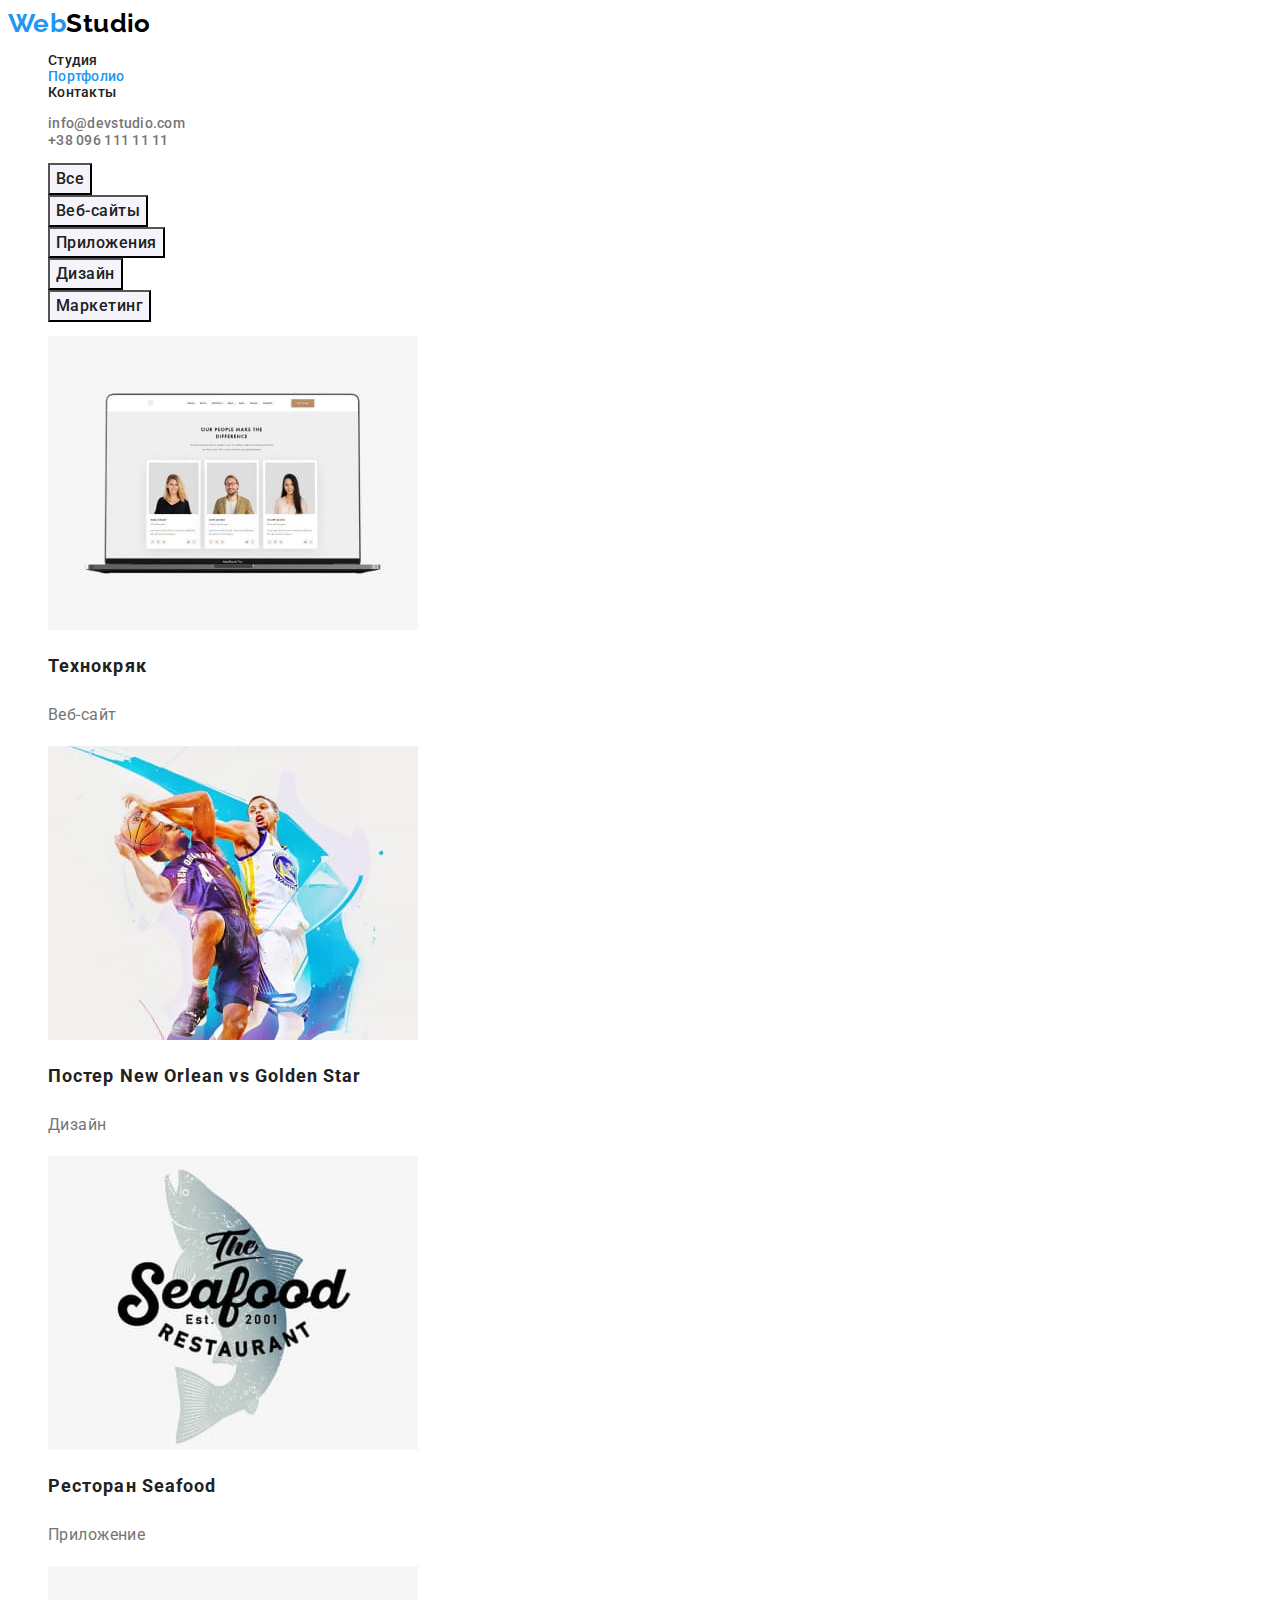
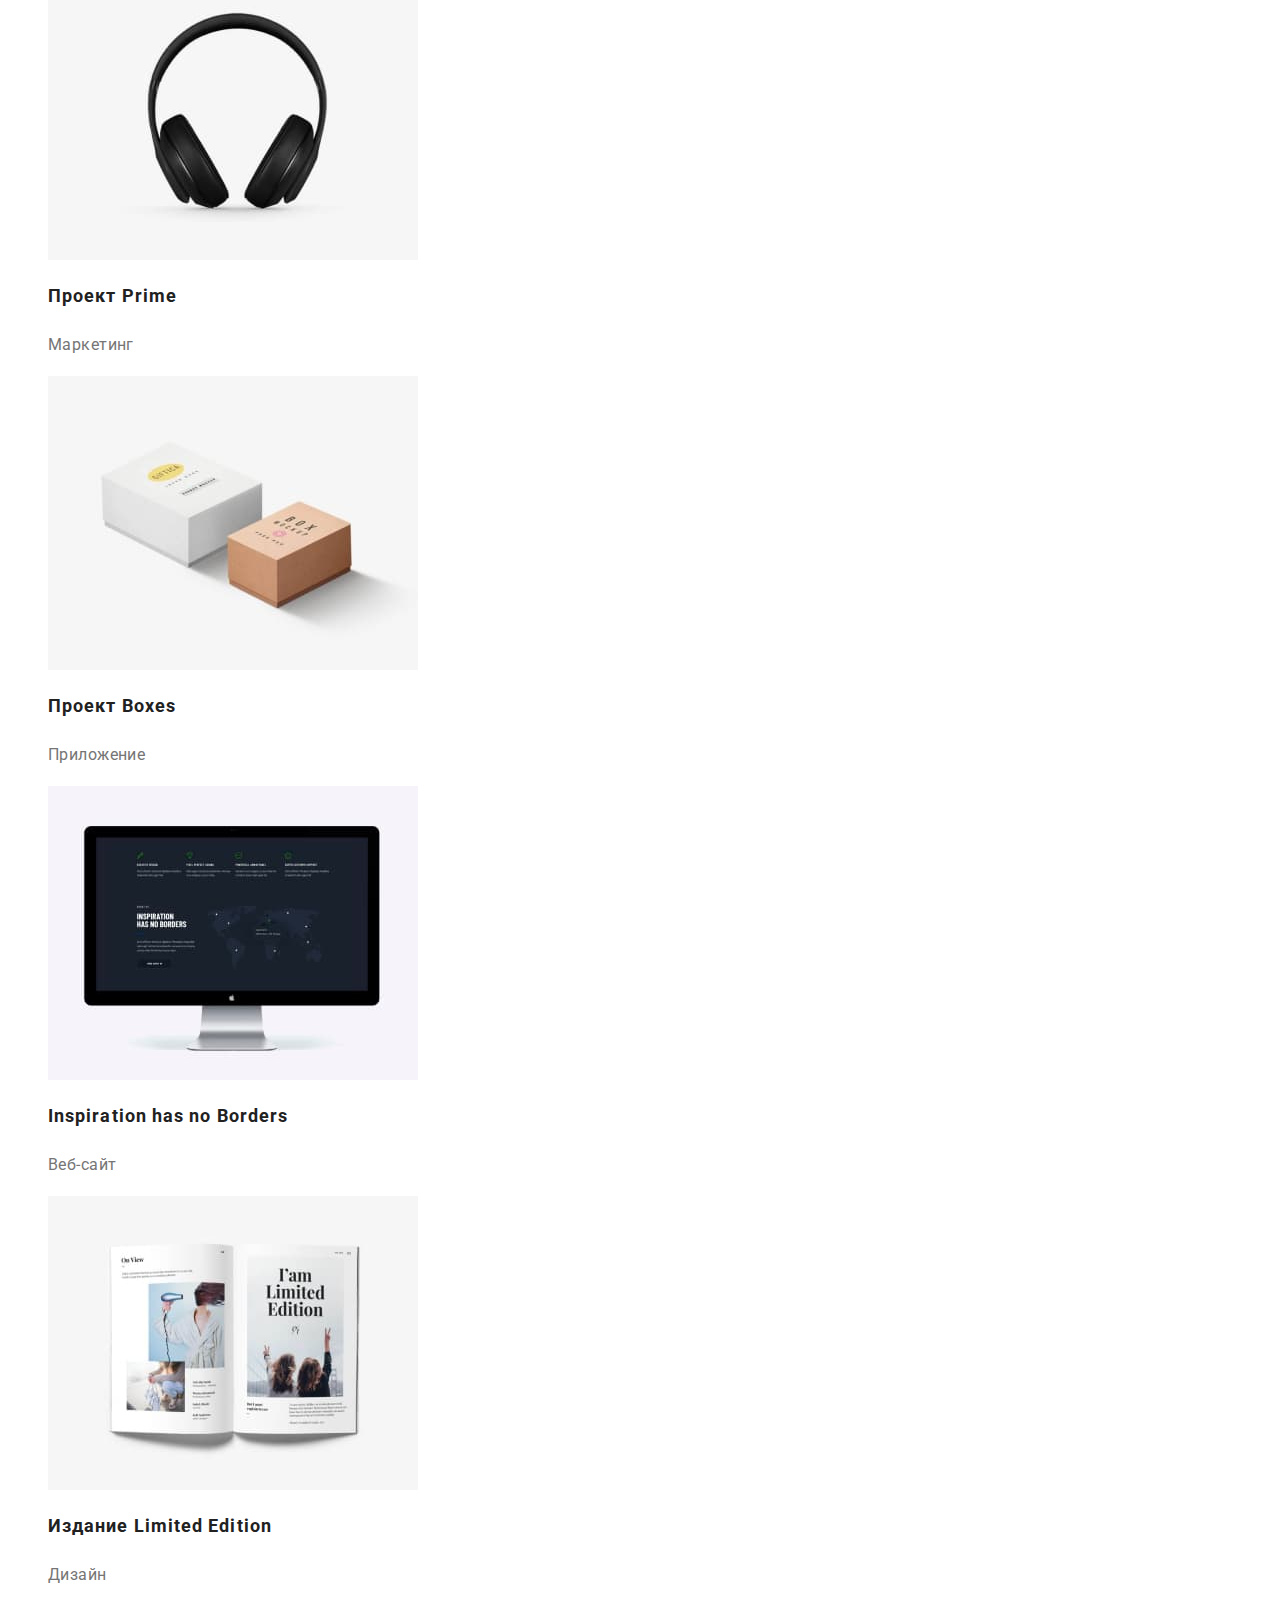
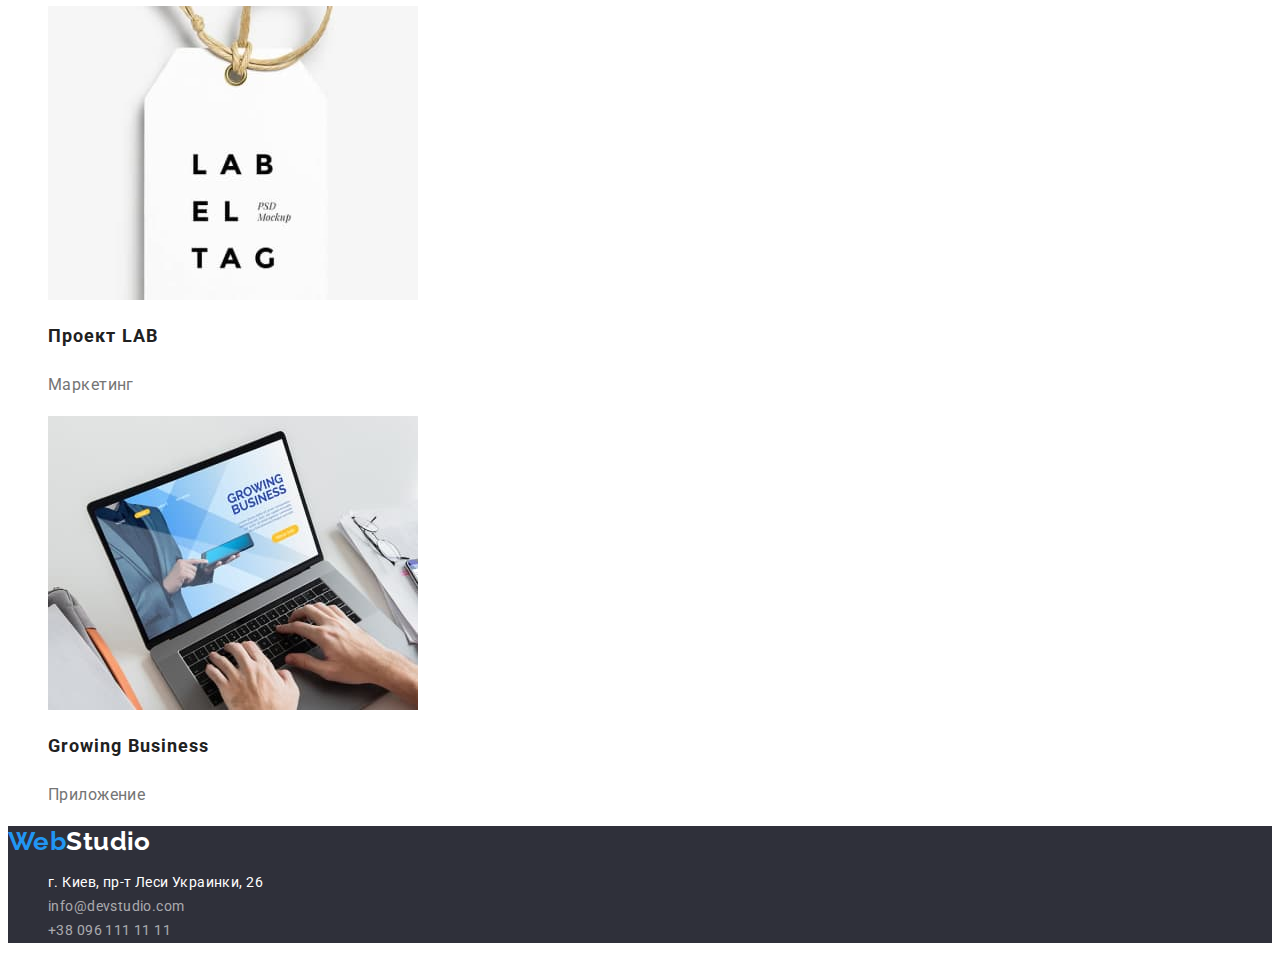
==== portfolio.html @ f5aed312 "Initial commit" ====
<!DOCTYPE html>
<html lang="ru">
<head>
    <meta charset="UTF-8">
    <meta http-equiv="X-UA-Compatible" content="IE=edge">
    <meta name="viewport" content="width=device-width, initial-scale=1.0">
    <title>Портфолио</title>
    <!--Custome fonts-->
    <link rel="preconnect" href="https://fonts.googleapis.com">
    <link rel="preconnect" href="https://fonts.gstatic.com" crossorigin>
    <link href="https://fonts.googleapis.com/css2?family=Raleway:wght@700&family=Roboto:wght@400;500;700;900&display=swap" rel="stylesheet">
    <!--Custome style-->
    <link rel="stylesheet" href="./css/styles.css">
</head>
<body>
    <!-- Cекція Хедер-->
    <header class="header">
        <a class="logo-header" href="./index.html"><span class="logo-accent">Web</span>Studio</a>
        <nav class="header-nav">
            <ul class="header-nav-list list">
                <li><a class="header-nav-item link " href="./index.html">Студия</a></li>
                <li><a class="header-nav-item link current-link" href="./portfolio.html">Портфолио</a></li>
                <li><a class="header-nav-item link" href="./index.html">Контакты</a></li>
            </ul>
        </nav>
    
        <ul class="contact list">
            <li><a class="header-contact-item link" href="mailto:info@devstudio.com">info@devstudio.com</a></li>
            <li><a class="header-contact-item link" href="tel:+380961111111">+38 096 111 11 11</a></li>
        </ul>
    
    </header>


    <main>

        <section>
             <!--Секція Фільтри--> 
             
                 <ul class="filters list">
                     <li><button class="filter-btn" type="button">Все </button></li>
                     <li><button class="filter-btn" type="button">Веб-сайты</button></li>
                     <li><button class="filter-btn" type="button">Приложения</button></li>
                     <li><button class="filter-btn" type="button">Дизайн</button></li>
                     <li><button class="filter-btn" type="button">Маркетинг</button>  </li>
                 </ul>
                
                <!--Секція Портфоліо-->  
        <h1 class="visually-hidden">Портфолио</h1>
        <ul class="portfolio list">
            <li class="portfolio-item">
                <img src="./images/portfolio/img-1.jpg" alt="Веб-сайт на ноутбуке"  width="370" height="294">
                <h2 class="portfolio-item-title">Технокряк</h2>
                <p class="portfolio-item-descr">Веб-сайт</p>
            </li>
            <li class="portfolio-item">
                <img src="./images/portfolio/img-2.jpg" alt="постер с баскетболистами" width="370" height="294">
                <h2 class="portfolio-item-title">Постер New Orlean vs Golden Star</h2>
                <p class="portfolio-item-descr">Дизайн</p>
            </li>
            <li class="portfolio-item">
                <img src="./images/portfolio/img-3.jpg" alt="эмблема ресторана Seafood" width="370" height="294">
                <h2 class="portfolio-item-title">Ресторан Seafood</h2>
                <p class="portfolio-item-descr">Приложение</p>
            </li>
            <li class="portfolio-item">
                <img src="./images/portfolio/img-4.jpg" alt="наушники" width="370" height="294">
                <h2 class="portfolio-item-title">Проект Prime</h2>
                <p class="portfolio-item-descr">Маркетинг</p>
            </li>
            <li class="portfolio-item">
                <img src="./images/portfolio/img-5.jpg" alt="коробки" width="370" height="294">
                <h2 class="portfolio-item-title">Проект Boxes</h2>
                <p class="portfolio-item-descr">Приложение</p>
            </li>
            <li class="portfolio-item">
                <img src="./images/portfolio/img-6.jpg" alt="монитор компьютера" width="370" height="294">
                <h2 class="portfolio-item-title" lang="en">Inspiration has no Borders</h2>
                <p class="portfolio-item-descr">Веб-сайт</p>
            </li>
            <li class="portfolio-item">
                <img src="./images/portfolio/img-7.jpg" alt="брошюра" width="370" height="294">
                <h2 class="portfolio-item-title">Издание Limited Edition</h2>
                <p class="portfolio-item-descr">Дизайн</p>
            </li>
            <li class="portfolio-item">
                <img src="./images/portfolio/img-8.jpg" alt="этикетка" width="370" height="294">
                <h2 class="portfolio-item-title">Проект LAB</h2>
                <p class="portfolio-item-descr">Маркетинг</p>
            </li>
            <li class="portfolio-item">
                <img src="./images/portfolio/img-9.jpg" alt="человек печатает на ноутбуке" width="370" height="294">
                <h2 class="portfolio-item-title" lang="en">Growing Business</h2>
                <p class="portfolio-item-descr">Приложение</p>
            </li>
        </ul>
        
             

       
        </section>

       
        

    </main>

    <footer class="footer">
        <a class="logo-footer" href="./index.html"><span class="logo-accent">Web</span>Studio</a>
    
        <!--Секція Контакти-->
        <address>
            <ul class="footer list">
                <li><a class="address-footer link" href="https://goo.gl/maps/YNEkaUULh8nP7Quw9" target="_blank"
                        rel="noopener nofollow noreferrer">г. Киев, пр-т Леси Украинки, 26</a></li>
                <li><a class="contact-footer link" href="mailto:info@devstudio.com">info@devstudio.com</a></li>
                <li><a class="contact-footer link" href="tel:+380961111111">+38 096 111 11 11</a></li>
            </ul>
    
        </address>
    
    
    </footer>
    
</body>


</html>
---- css/styles.css ----
:root {
    --main-font: "Roboto";
    
    --title-text-color: #212121;
    --primary-text-color:#757575;
    --secondary-text-color:#FFFFFF;
    --accent-text-color:#2196F3;
    --logo-header-color:#000000;
    --hero-background-color:#2F303A;
    --hero-btn-accent-color: #188CE8;
    --team-background-color: #F5F4FA;
    --footer-background-color: #2F303A;


}

body {
   font-family: var(--main-font), sans-serif;
   font-weight: 400;
   font-size: 14px;
   letter-spacing: 0.03em;

   background-color: var(--secondary-text-color);

   color: var(--primary-text-color);
}

/* Cкидання стилів за замовчуванням*/
.link {
    text-decoration: none;
}

.list {
    list-style: none;
}

/* Секція Хедер */

.logo-header{
    font-family: "Raleway";
    font-style: normal;
    font-weight: 700;
    font-size: 26px;
    line-height: 1.19;
    color: var(--logo-header-color);
    text-decoration: none;
}

.logo-accent {
    color: var(--accent-text-color);
}


.header-nav-list {  
    font-weight: 500;
    line-height: 1.14;
    letter-spacing: 0.02em;
    
}

.header-nav-item{
color: var(--title-text-color);
}

.header-nav-list :hover,
.header-nav-list :focus {
    color: var(--accent-text-color);
}

.current-link {
    color: var(--accent-text-color);
}

.header-contact-item {
    color: var(--primary-text-color);
    font-weight: 500;
    line-height: 1.14;
    letter-spacing: 0.02em;
}

.header-contact-item:hover,
.header-contact-item:focus {
    color: var(--accent-text-color);
}

/* Секція Hero */

.hero {
    background-color: var(--hero-background-color);
}

.hero-title {
    font-weight: 900;
    font-size: 44px;
    line-height: 1.36;
    text-align: center;
    letter-spacing: 0.06em;
    text-transform: uppercase;
    color: var(--secondary-text-color);
}

.hero-btn {
    background: var(--accent-text-color);
    box-shadow: 0px 4px 4px rgba(0, 0, 0, 0.15);
    border-radius: 4px;
    font-family: inherit;
    font-weight: 700;
    font-size: 16px;
    line-height: 1.88;
    display: flex;
    align-items: center;
    text-align: center;
    letter-spacing: 0.06em;
    cursor: pointer;
    color: var(--secondary-text-color);
}

.hero-btn:hover,
.hero-btn:focus{
    background-color: var(--hero-btn-accent-color);
}

/* Секція особливості */

.visually-hidden {
    position: absolute;
    width: 1px;
    height: 1px;
    margin: -1px;
    border: 0;
    padding: 0;
    
    white-space: nowrap;
    clip-path: inset(100%);
    clip: rect(0 0 0 0);
    overflow: hidden;
  }

.features-title {
    font-size: 14px;
    font-weight: 700;
    line-height: 1.14;
    text-transform: uppercase;
    color: var(--title-text-color);
}

.features-descr {
    line-height: 1.71;
    color: var(--primary-text-color);
}

/* Секція чим ми займаємося */

.about-title {
    font-weight: 700;
    font-size: 36px;
    line-height: 1.16               ;
    text-align: center;

    color: var(--title-text-color);
}

/* Секція Наша команда */
.team-title{
    font-weight: 700;
    font-size: 36px;
    line-height: 1.17;
    text-align: center;


    color: var(--title-text-color);
}

.team {
    background-color: var(--team-background-color);
}

.team-member {
    background-color: var(--secondary-text-color);
}

.team-member-title {
    font-weight: 500;
    font-size: 16px;
    line-height: 1.19;
    
    color: var(--title-text-color);
}

.team-member-position {
    font-size: 16px;
    line-height: 1.19;
    
    color: var(--primary-text-color);
}

/* Секція footer */
.footer {
    background-color: var(--footer-background-color);
}

.logo-footer {
    font-family: "Raleway";
    font-style: normal;
    font-weight: 700;
    font-size: 26px;
    line-height: 1.19;
    color: var(--secondary-text-color);
    text-decoration: none;
}

/* Секція Контакти */
address {
    font-style: normal;
}

.address-footer{
    color: var(--secondary-text-color);
    line-height: 1.71;
}

.address-footer:hover,
.address-footer:focus{
    color: var(--accent-text-color);  
}

.contact-footer {
    line-height: 1.71;
    
    color: rgba(255, 255, 255, 0.6);
}    

.contact-footer:hover,
.contact-footer:focus {
 color: var(--accent-text-color);
}

/* Секція Фільтри */
.filter-btn {
    font-family: inherit;
    font-style: inherit;
    font-weight: 500;
    font-size: 16px;
    line-height: 1.62;
    letter-spacing: 0.03em;
    cursor: pointer;
    background-color: var(--team-background-color);

    color: var(--title-text-color);
}

.filter-btn:hover,
.filter-btn:focus,
.filter-btn:active {
    background-color: var(--accent-text-color);
    box-shadow: 0px 3px 1px rgba(0, 0, 0, 0.1), 0px 1px 2px rgba(0, 0, 0, 0.08), 0px 2px 2px rgba(0, 0, 0, 0.12);

    color: var(--secondary-text-color);
}

/* Секція Портфоліо */
.portfolio-item-title {
    font-weight: 700;
    font-size: 18px;
    line-height: 2;
    letter-spacing: 0.06em;
    
    color: var(--title-text-color);
}

.portfolio-item-descr {
    font-size: 16px;
    line-height: 1.88;
    
}
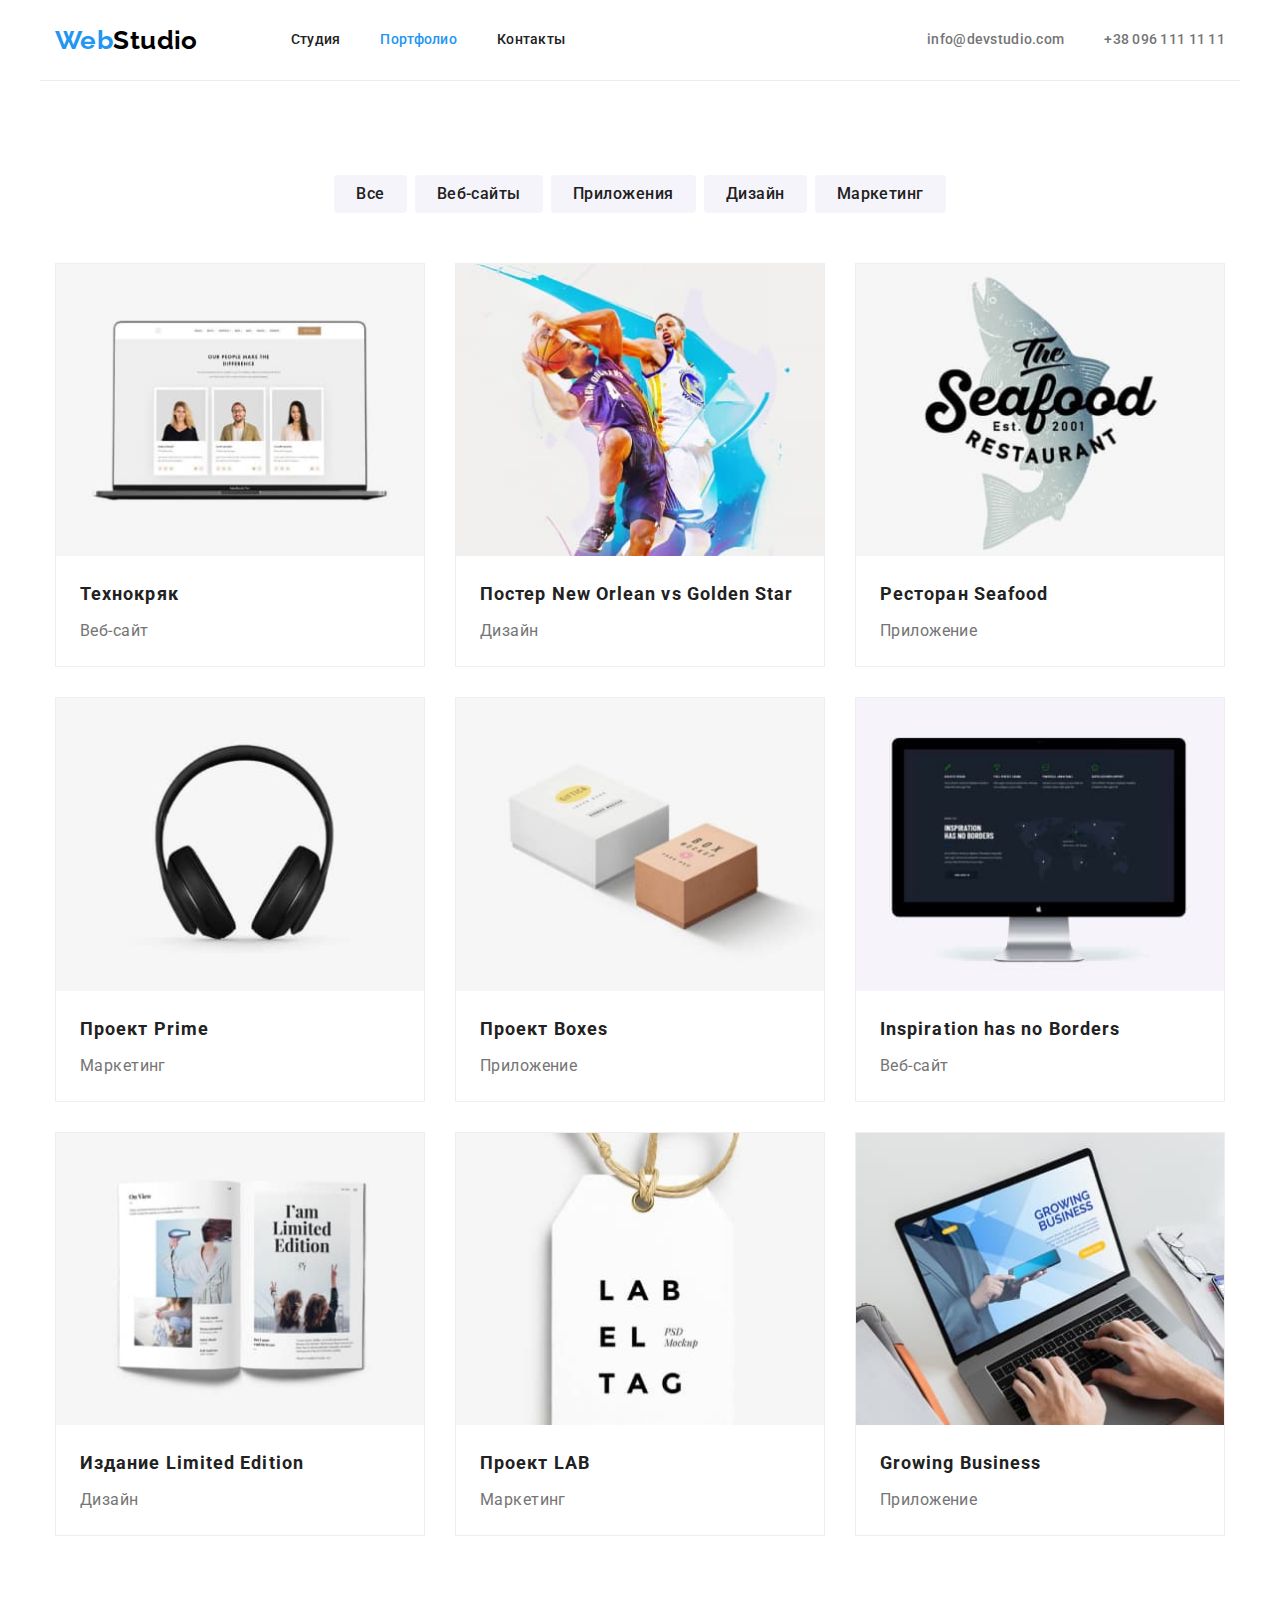
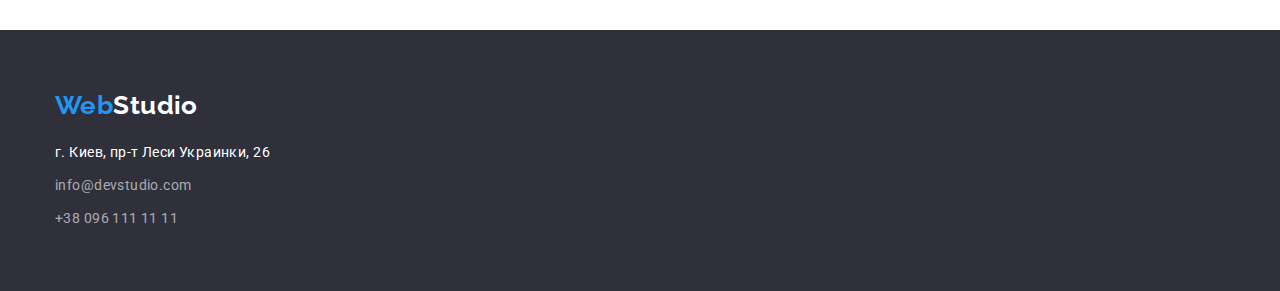
==== commit 1fe6acb7: "Add position to elements" ====
--- a/portfolio.html
+++ b/portfolio.html
@@ -9,91 +9,99 @@
     <link rel="preconnect" href="https://fonts.googleapis.com">
     <link rel="preconnect" href="https://fonts.gstatic.com" crossorigin>
     <link href="https://fonts.googleapis.com/css2?family=Raleway:wght@700&family=Roboto:wght@400;500;700;900&display=swap" rel="stylesheet">
+
+    <link rel="stylesheet" href="https://cdn.jsdelivr.net/npm/modern-normalize@1.1.0/modern-normalize.min.css" />
     <!--Custome style-->
     <link rel="stylesheet" href="./css/styles.css">
+    
 </head>
 <body>
     <!-- Cекція Хедер-->
     <header class="header">
-        <a class="logo-header" href="./index.html"><span class="logo-accent">Web</span>Studio</a>
-        <nav class="header-nav">
-            <ul class="header-nav-list list">
-                <li><a class="header-nav-item link " href="./index.html">Студия</a></li>
-                <li><a class="header-nav-item link current-link" href="./portfolio.html">Портфолио</a></li>
-                <li><a class="header-nav-item link" href="./index.html">Контакты</a></li>
+        <div class="container header-container">
+
+            <a class="logo-header" href="./index.html"><span class="logo-accent">Web</span>Studio</a>
+            <nav class="header-nav">
+                <ul class="header-nav-list list ">
+                    <li class="item"><a class="header-nav-item link " href="./index.html">Студия</a></li>
+                    <li class="item"><a class="header-nav-item link current-link" href="./portfolio.html">Портфолио</a></li>
+                    <li class="item"><a class="header-nav-item link" href="./index.html">Контакты</a></li>
+                </ul>
+            </nav> 
+        
+            <ul class="header-contact-list list">
+                <li class="item"><a class="header-contact-item link" href="mailto:info@devstudio.com">info@devstudio.com</a></li>
+                <li class="item"><a class="header-contact-item link" href="tel:+380961111111">+38 096 111 11 11</a></li>
             </ul>
-        </nav>
-    
-        <ul class="contact list">
-            <li><a class="header-contact-item link" href="mailto:info@devstudio.com">info@devstudio.com</a></li>
-            <li><a class="header-contact-item link" href="tel:+380961111111">+38 096 111 11 11</a></li>
-        </ul>
+        </div>
     
     </header>
 
 
     <main>
 
-        <section>
-             <!--Секція Фільтри--> 
-             
-                 <ul class="filters list">
-                     <li><button class="filter-btn" type="button">Все </button></li>
-                     <li><button class="filter-btn" type="button">Веб-сайты</button></li>
-                     <li><button class="filter-btn" type="button">Приложения</button></li>
-                     <li><button class="filter-btn" type="button">Дизайн</button></li>
-                     <li><button class="filter-btn" type="button">Маркетинг</button>  </li>
-                 </ul>
+        <section class="portfolio-section">
+            <div class="container">
+                <!--Секція Фільтри--> 
                 
-                <!--Секція Портфоліо-->  
-        <h1 class="visually-hidden">Портфолио</h1>
-        <ul class="portfolio list">
-            <li class="portfolio-item">
-                <img src="./images/portfolio/img-1.jpg" alt="Веб-сайт на ноутбуке"  width="370" height="294">
-                <h2 class="portfolio-item-title">Технокряк</h2>
-                <p class="portfolio-item-descr">Веб-сайт</p>
-            </li>
-            <li class="portfolio-item">
-                <img src="./images/portfolio/img-2.jpg" alt="постер с баскетболистами" width="370" height="294">
-                <h2 class="portfolio-item-title">Постер New Orlean vs Golden Star</h2>
-                <p class="portfolio-item-descr">Дизайн</p>
-            </li>
-            <li class="portfolio-item">
-                <img src="./images/portfolio/img-3.jpg" alt="эмблема ресторана Seafood" width="370" height="294">
-                <h2 class="portfolio-item-title">Ресторан Seafood</h2>
-                <p class="portfolio-item-descr">Приложение</p>
-            </li>
-            <li class="portfolio-item">
-                <img src="./images/portfolio/img-4.jpg" alt="наушники" width="370" height="294">
-                <h2 class="portfolio-item-title">Проект Prime</h2>
-                <p class="portfolio-item-descr">Маркетинг</p>
-            </li>
-            <li class="portfolio-item">
-                <img src="./images/portfolio/img-5.jpg" alt="коробки" width="370" height="294">
-                <h2 class="portfolio-item-title">Проект Boxes</h2>
-                <p class="portfolio-item-descr">Приложение</p>
-            </li>
-            <li class="portfolio-item">
-                <img src="./images/portfolio/img-6.jpg" alt="монитор компьютера" width="370" height="294">
-                <h2 class="portfolio-item-title" lang="en">Inspiration has no Borders</h2>
-                <p class="portfolio-item-descr">Веб-сайт</p>
-            </li>
-            <li class="portfolio-item">
-                <img src="./images/portfolio/img-7.jpg" alt="брошюра" width="370" height="294">
-                <h2 class="portfolio-item-title">Издание Limited Edition</h2>
-                <p class="portfolio-item-descr">Дизайн</p>
-            </li>
-            <li class="portfolio-item">
-                <img src="./images/portfolio/img-8.jpg" alt="этикетка" width="370" height="294">
-                <h2 class="portfolio-item-title">Проект LAB</h2>
-                <p class="portfolio-item-descr">Маркетинг</p>
-            </li>
-            <li class="portfolio-item">
-                <img src="./images/portfolio/img-9.jpg" alt="человек печатает на ноутбуке" width="370" height="294">
-                <h2 class="portfolio-item-title" lang="en">Growing Business</h2>
-                <p class="portfolio-item-descr">Приложение</p>
-            </li>
-        </ul>
+                    <ul class="filters list">
+                        <li class="filter-item"><button class="filter-btn" type="button">Все </button></li>
+                        <li class="filter-item"><button class="filter-btn" type="button">Веб-сайты</button></li>
+                        <li class="filter-item"><button class="filter-btn" type="button">Приложения</button></li>
+                        <li class="filter-item"><button class="filter-btn" type="button">Дизайн</button></li>
+                        <li class="filter-item"><button class="filter-btn" type="button">Маркетинг</button>  </li>
+                    </ul>
+                        
+                     <!--Секція Портфоліо-->  
+                <h1 class="visually-hidden">Портфолио</h1>
+                <ul class="portfolio-flex list">
+                    <li class="portfolio-item">
+                        <img src="./images/portfolio/img-1.jpg" alt="Веб-сайт на ноутбуке"  width="370" height="294">
+                        <h2 class="portfolio-item-title">Технокряк</h2>
+                        <p class="portfolio-item-descr">Веб-сайт</p>
+                    </li>
+                    <li class="portfolio-item">
+                        <img src="./images/portfolio/img-2.jpg" alt="постер с баскетболистами" width="370" height="294">
+                        <h2 class="portfolio-item-title">Постер New Orlean vs Golden Star</h2>
+                        <p class="portfolio-item-descr">Дизайн</p>
+                    </li>
+                    <li class="portfolio-item">
+                        <img src="./images/portfolio/img-3.jpg" alt="эмблема ресторана Seafood" width="370" height="294">
+                        <h2 class="portfolio-item-title">Ресторан Seafood</h2>
+                        <p class="portfolio-item-descr">Приложение</p>
+                    </li>
+                    <li class="portfolio-item">
+                        <img src="./images/portfolio/img-4.jpg" alt="наушники" width="370" height="294">
+                        <h2 class="portfolio-item-title">Проект Prime</h2>
+                        <p class="portfolio-item-descr">Маркетинг</p>
+                    </li>
+                    <li class="portfolio-item">
+                        <img src="./images/portfolio/img-5.jpg" alt="коробки" width="370" height="294">
+                        <h2 class="portfolio-item-title">Проект Boxes</h2>
+                        <p class="portfolio-item-descr">Приложение</p>
+                    </li>
+                    <li class="portfolio-item">
+                        <img src="./images/portfolio/img-6.jpg" alt="монитор компьютера" width="370" height="294">
+                        <h2 class="portfolio-item-title" lang="en">Inspiration has no Borders</h2>
+                        <p class="portfolio-item-descr">Веб-сайт</p>
+                    </li>
+                    <li class="portfolio-item">
+                        <img src="./images/portfolio/img-7.jpg" alt="брошюра" width="370" height="294">
+                        <h2 class="portfolio-item-title">Издание Limited Edition</h2>
+                        <p class="portfolio-item-descr">Дизайн</p>
+                    </li>
+                    <li class="portfolio-item">
+                        <img src="./images/portfolio/img-8.jpg" alt="этикетка" width="370" height="294">
+                        <h2 class="portfolio-item-title">Проект LAB</h2>
+                        <p class="portfolio-item-descr">Маркетинг</p>
+                    </li>
+                    <li class="portfolio-item">
+                        <img src="./images/portfolio/img-9.jpg" alt="человек печатает на ноутбуке" width="370" height="294">
+                        <h2 class="portfolio-item-title" lang="en">Growing Business</h2>
+                        <p class="portfolio-item-descr">Приложение</p>
+                    </li>
+                </ul>
+            </div>
         
              
 
@@ -106,18 +114,20 @@
     </main>
 
     <footer class="footer">
-        <a class="logo-footer" href="./index.html"><span class="logo-accent">Web</span>Studio</a>
-    
-        <!--Секція Контакти-->
-        <address>
-            <ul class="footer list">
-                <li><a class="address-footer link" href="https://goo.gl/maps/YNEkaUULh8nP7Quw9" target="_blank"
-                        rel="noopener nofollow noreferrer">г. Киев, пр-т Леси Украинки, 26</a></li>
-                <li><a class="contact-footer link" href="mailto:info@devstudio.com">info@devstudio.com</a></li>
-                <li><a class="contact-footer link" href="tel:+380961111111">+38 096 111 11 11</a></li>
-            </ul>
-    
-        </address>
+        <div class="container">     
+            <a class="logo-footer" href="./index.html"><span class="logo-accent">Web</span>Studio</a>
+            
+            <!--Секція Контакти-->
+            <address>
+                <ul class="footer-list list">
+                    <li class="footer-item"><a class="address-footer link" href= "https://goo.gl/maps/YNEkaUULh8nP7Quw9" target="_blank" rel="noopener nofollow noreferrer">г. Киев, пр-т Леси Украинки, 26</a></li> 
+                    <li class="footer-item"><a class="contact-footer link" href="mailto:info@devstudio.com">info@devstudio.com</a></li>
+                    <li class="footer-item"><a class="contact-footer link" href="tel:+380961111111">+38 096 111 11 11</a></li>
+                </ul>
+                
+            </address>
+            
+       </div>
     
     
     </footer>
--- a/css/styles.css
+++ b/css/styles.css
@@ -11,8 +11,8 @@
     --team-background-color: #F5F4FA;
     --footer-background-color: #2F303A;
 
-
-}
+}
+
 
 body {
    font-family: var(--main-font), sans-serif;
@@ -25,6 +25,39 @@
    color: var(--primary-text-color);
 }
 
+/* reset */
+h1,
+h2,
+h3,
+p {
+margin: 0;
+}
+
+button{
+    padding: 0;
+    margin: 0;
+    border-width: 0;
+}
+
+
+img {
+    display: block;
+    max-width: 100%;
+    height: auto;
+}
+
+.container{
+    width: 1200px;
+    padding-left: 15px;
+    padding-right: 15px;
+    margin-left: auto;
+    margin-right: auto;
+ 
+
+    /* outline: 1px solid red; */
+    
+}
+
 /* Cкидання стилів за замовчуванням*/
 .link {
     text-decoration: none;
@@ -32,11 +65,24 @@
 
 .list {
     list-style: none;
+    margin: 0;
+    padding: 0;
 }
 
 /* Секція Хедер */
 
+.header-container{
+    display: flex;
+    align-items: center;
+    border-bottom: 1px solid #ECECEC;
+
+    /* background-color: yellowgreen; */
+
+} 
+
 .logo-header{
+    margin-right: 93px;
+
     font-family: "Raleway";
     font-style: normal;
     font-weight: 700;
@@ -44,34 +90,74 @@
     line-height: 1.19;
     color: var(--logo-header-color);
     text-decoration: none;
+    
 }
 
 .logo-accent {
     color: var(--accent-text-color);
 }
 
+/* .header-nav-list>li:not(:first-child) {
+    margin-left: 40px; 
+} */
 
 .header-nav-list {  
+    display: flex; 
+
     font-weight: 500;
     line-height: 1.14;
     letter-spacing: 0.02em;
-    
-}
-
+     
+
+    /* background-color: teal; */
+    
+}
+
+.header-nav-list .item +.item{
+    margin-left: 40px; 
+}
+   
 .header-nav-item{
-color: var(--title-text-color);
-}
+    display: block;
+    padding-top: 32px;
+    padding-bottom: 32px;
+    
+    color: var(--title-text-color);
+}
+
 
 .header-nav-list :hover,
 .header-nav-list :focus {
     color: var(--accent-text-color);
 }
 
+
 .current-link {
     color: var(--accent-text-color);
 }
 
+.header-contact-list .item +.item{
+    margin-left: 40px; 
+}
+
+/* .header-contact-list>li:not(:first-child) {
+    margin-left: 40px; 
+} */
+
+
+.header-contact-list{
+    display: flex; 
+    margin-left: auto;
+    /* background-color: yellow; */
+}
+
+
+
 .header-contact-item {
+    display: block;
+    padding-top: 32px;
+    padding-bottom: 32px;
+
     color: var(--primary-text-color);
     font-weight: 500;
     line-height: 1.14;
@@ -86,30 +172,45 @@
 /* Секція Hero */
 
 .hero {
+    display: block;
+    height: 600px;
+    padding-top: 200px;
+    padding-bottom: 200px;
+    text-align: center;
     background-color: var(--hero-background-color);
 }
 
+
 .hero-title {
+    display: block;
+   
+    width: 696px;
+    height: 120px;
+    margin-left: auto;
+    margin-right: auto;
+
+    margin-bottom: 30px;
+
     font-weight: 900;
     font-size: 44px;
     line-height: 1.36;
-    text-align: center;
     letter-spacing: 0.06em;
     text-transform: uppercase;
     color: var(--secondary-text-color);
+    
 }
 
 .hero-btn {
     background: var(--accent-text-color);
     box-shadow: 0px 4px 4px rgba(0, 0, 0, 0.15);
     border-radius: 4px;
+    padding: 10px 32px;
     font-family: inherit;
     font-weight: 700;
     font-size: 16px;
     line-height: 1.88;
-    display: flex;
-    align-items: center;
-    text-align: center;
+   
+
     letter-spacing: 0.06em;
     cursor: pointer;
     color: var(--secondary-text-color);
@@ -136,12 +237,32 @@
     overflow: hidden;
   }
 
+  .features-container{
+    padding-top: 94px;
+    padding-bottom: 94px;
+  }
+
+  .features-list{
+    display: flex;
+  }
+
+  .features-list .item +.item{
+    margin-left: 30px; 
+    
+}
+
+.features-list >.item{
+    width: 270px;
+ 
+}
+  
 .features-title {
     font-size: 14px;
     font-weight: 700;
     line-height: 1.14;
     text-transform: uppercase;
     color: var(--title-text-color);
+    margin-bottom: 10px;
 }
 
 .features-descr {
@@ -150,8 +271,11 @@
 }
 
 /* Секція чим ми займаємося */
-
+.about{
+    padding-bottom: 94px;
+}
 .about-title {
+    margin-bottom: 50px;
     font-weight: 700;
     font-size: 36px;
     line-height: 1.16               ;
@@ -160,26 +284,52 @@
     color: var(--title-text-color);
 }
 
+.about-list {
+    display: flex;
+}
+
+.about-item +.about-item {
+    margin-left: 30px;
+}
+
+
 /* Секція Наша команда */
+.team {
+    height: 648px;
+    padding-top: 94px;
+    padding-bottom: 94px;
+    background-color: var(--team-background-color);
+}
 .team-title{
+    margin-bottom: 50px;
     font-weight: 700;
     font-size: 36px;
     line-height: 1.17;
     text-align: center;
 
-
-    color: var(--title-text-color);
-}
-
-.team {
-    background-color: var(--team-background-color);
+    color: var(--title-text-color);
+}
+
+.team-list{
+    display: flex;
+    justify-content: center;
 }
 
 .team-member {
+    box-shadow: 0px 1px 3px rgba(0, 0, 0, 0.12), 0px 1px 1px rgba(0, 0, 0, 0.14), 0px 2px 1px rgba(0, 0, 0, 0.2);
+    border-radius: 0px 0px 4px 4px;
     background-color: var(--secondary-text-color);
 }
 
+.team-member +.team-member{
+    margin-left: 30px;
+}
+
 .team-member-title {
+    margin-top: 30px;
+    margin-bottom: 10px;
+    text-align: center;
+
     font-weight: 500;
     font-size: 16px;
     line-height: 1.19;
@@ -188,6 +338,8 @@
 }
 
 .team-member-position {
+    margin-bottom: 30px;
+    text-align: center;
     font-size: 16px;
     line-height: 1.19;
     
@@ -196,10 +348,22 @@
 
 /* Секція footer */
 .footer {
+    padding-top: 60px;
+    padding-bottom: 60px;
     background-color: var(--footer-background-color);
 }
 
+
+/* .footer-container{
+    display: block;
+   
+} */
+
 .logo-footer {
+    display: block;
+    margin-bottom: 20px;
+    
+
     font-family: "Raleway";
     font-style: normal;
     font-weight: 700;
@@ -211,6 +375,7 @@
 
 /* Секція Контакти */
 address {
+ 
     font-style: normal;
 }
 
@@ -235,7 +400,30 @@
  color: var(--accent-text-color);
 }
 
+.footer-item +.footer-item{
+    margin-top: 9px;
+}
+
 /* Секція Фільтри */
+
+.portfolio-section{
+    padding-top: 94px;
+    padding-bottom: 94px;
+}
+
+.filters {
+    display: flex;
+    justify-content: center;
+    height: 54px;
+    /* margin-right: auto; */
+    margin-bottom: 34px;
+    /* margin-left: auto; */
+}
+
+.filter-item +.filter-item {
+    margin-left: 8px;
+}
+
 .filter-btn {
     font-family: inherit;
     font-style: inherit;
@@ -245,8 +433,11 @@
     letter-spacing: 0.03em;
     cursor: pointer;
     background-color: var(--team-background-color);
-
-    color: var(--title-text-color);
+  
+    color: var(--title-text-color);
+    text-align: center;
+    border-radius: 4px;
+    padding: 6px 22px;
 }
 
 .filter-btn:hover,
@@ -259,7 +450,35 @@
 }
 
 /* Секція Портфоліо */
+.portfolio-flex {
+    display: flex;
+    flex-wrap: wrap;
+   
+}
+
+.portfolio-item{
+    width: 370px;
+    margin-right: 30px;
+    margin-bottom: 30px;
+    border: 1px solid #EEEEEE;
+}
+
+.portfolio-item:nth-child(3n){
+    margin-right: 0;
+   
+}
+
+.portfolio-item:nth-last-child(-n + 3) {
+    margin-bottom: 0;
+    /* background-color: orange; */
+  }
 .portfolio-item-title {
+    margin-top: 20px;
+    margin-right: 24px;
+    margin-bottom: 4px;
+    margin-left: 24px;margin-left: 24px;
+    
+
     font-weight: 700;
     font-size: 18px;
     line-height: 2;
@@ -269,6 +488,10 @@
 }
 
 .portfolio-item-descr {
+    margin-right: 24px;
+    margin-bottom: 20px;
+    margin-left: 24px;
+
     font-size: 16px;
     line-height: 1.88;
     
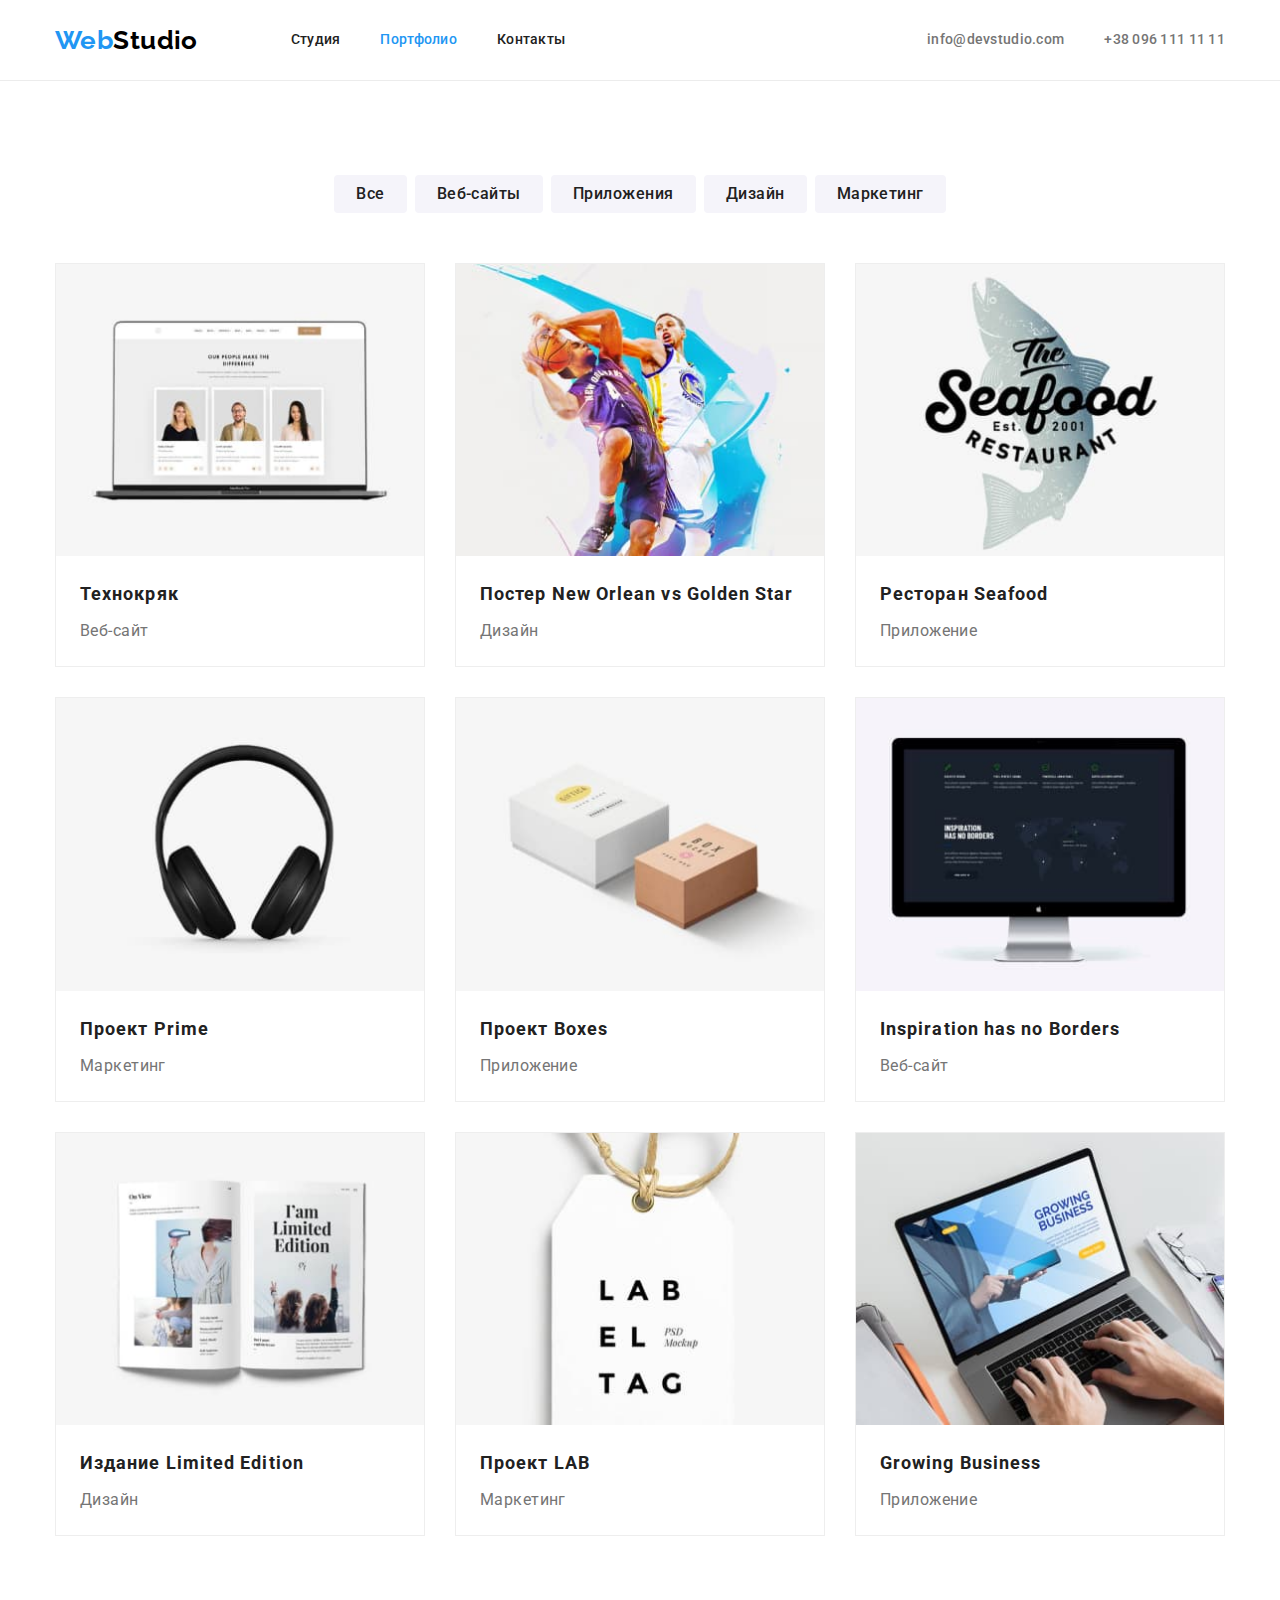
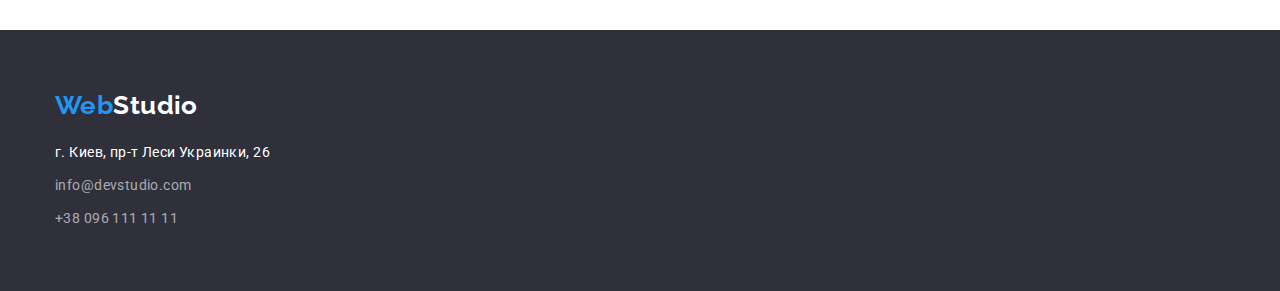
==== commit fc38c790: "Add changes" ====
--- a/portfolio.html
+++ b/portfolio.html
@@ -57,48 +57,66 @@
                 <ul class="portfolio-flex list">
                     <li class="portfolio-item">
                         <img src="./images/portfolio/img-1.jpg" alt="Веб-сайт на ноутбуке"  width="370" height="294">
-                        <h2 class="portfolio-item-title">Технокряк</h2>
-                        <p class="portfolio-item-descr">Веб-сайт</p>
+                        <div class="portfolio-card">
+                            <h2 class="portfolio-item-title">Технокряк</h2>
+                            <p class="portfolio-item-descr">Веб-сайт</p>
+                        </div>
                     </li>
                     <li class="portfolio-item">
                         <img src="./images/portfolio/img-2.jpg" alt="постер с баскетболистами" width="370" height="294">
-                        <h2 class="portfolio-item-title">Постер New Orlean vs Golden Star</h2>
-                        <p class="portfolio-item-descr">Дизайн</p>
+                        <div class="portfolio-card">
+                            <h2 class="portfolio-item-title">Постер New Orlean vs Golden Star</h2>
+                            <p class="portfolio-item-descr">Дизайн</p>
+                        </div>
                     </li>
                     <li class="portfolio-item">
                         <img src="./images/portfolio/img-3.jpg" alt="эмблема ресторана Seafood" width="370" height="294">
-                        <h2 class="portfolio-item-title">Ресторан Seafood</h2>
-                        <p class="portfolio-item-descr">Приложение</p>
+                        <div class="portfolio-card">
+                            <h2 class="portfolio-item-title">Ресторан Seafood</h2>
+                            <p class="portfolio-item-descr">Приложение</p>
+                        </div>
                     </li>
                     <li class="portfolio-item">
                         <img src="./images/portfolio/img-4.jpg" alt="наушники" width="370" height="294">
-                        <h2 class="portfolio-item-title">Проект Prime</h2>
-                        <p class="portfolio-item-descr">Маркетинг</p>
+                        <div class="portfolio-card">
+                            <h2 class="portfolio-item-title">Проект Prime</h2>
+                            <p class="portfolio-item-descr">Маркетинг</p>
+                        </div>
                     </li>
                     <li class="portfolio-item">
                         <img src="./images/portfolio/img-5.jpg" alt="коробки" width="370" height="294">
-                        <h2 class="portfolio-item-title">Проект Boxes</h2>
-                        <p class="portfolio-item-descr">Приложение</p>
+                        <div class="portfolio-card">
+                            <h2 class="portfolio-item-title">Проект Boxes</h2>
+                            <p class="portfolio-item-descr">Приложение</p>
+                        </div>
                     </li>
                     <li class="portfolio-item">
                         <img src="./images/portfolio/img-6.jpg" alt="монитор компьютера" width="370" height="294">
-                        <h2 class="portfolio-item-title" lang="en">Inspiration has no Borders</h2>
-                        <p class="portfolio-item-descr">Веб-сайт</p>
+                        <div class="portfolio-card">
+                            <h2 class="portfolio-item-title" lang="en">Inspiration has no Borders</h2>
+                            <p class="portfolio-item-descr">Веб-сайт</p>
+                        </div>
                     </li>
                     <li class="portfolio-item">
                         <img src="./images/portfolio/img-7.jpg" alt="брошюра" width="370" height="294">
-                        <h2 class="portfolio-item-title">Издание Limited Edition</h2>
-                        <p class="portfolio-item-descr">Дизайн</p>
+                        <div class="portfolio-card">
+                            <h2 class="portfolio-item-title">Издание Limited Edition</h2>
+                            <p class="portfolio-item-descr">Дизайн</p>
+                        </div>
                     </li>
                     <li class="portfolio-item">
                         <img src="./images/portfolio/img-8.jpg" alt="этикетка" width="370" height="294">
-                        <h2 class="portfolio-item-title">Проект LAB</h2>
-                        <p class="portfolio-item-descr">Маркетинг</p>
+                        <div class="portfolio-card">
+                            <h2 class="portfolio-item-title">Проект LAB</h2>
+                            <p class="portfolio-item-descr">Маркетинг</p>
+                        </div>
                     </li>
                     <li class="portfolio-item">
                         <img src="./images/portfolio/img-9.jpg" alt="человек печатает на ноутбуке" width="370" height="294">
-                        <h2 class="portfolio-item-title" lang="en">Growing Business</h2>
-                        <p class="portfolio-item-descr">Приложение</p>
+                        <div class="portfolio-card">
+                            <h2 class="portfolio-item-title" lang="en">Growing Business</h2>
+                            <p class="portfolio-item-descr">Приложение</p>
+                        </div>
                     </li>
                 </ul>
             </div>
--- a/css/styles.css
+++ b/css/styles.css
@@ -29,6 +29,9 @@
 h1,
 h2,
 h3,
+h4,
+h5,
+h6,
 p {
 margin: 0;
 }
@@ -39,22 +42,26 @@
     border-width: 0;
 }
 
-
 img {
     display: block;
     max-width: 100%;
     height: auto;
 }
 
+address {
+    font-style: normal;
+}
+
+.section{
+    padding-top: 94px;
+    padding-bottom: 94px;
+}
+
 .container{
     width: 1200px;
-    padding-left: 15px;
-    padding-right: 15px;
-    margin-left: auto;
-    margin-right: auto;
- 
-
-    /* outline: 1px solid red; */
+    padding: 0 15px;
+    margin: 0 auto;
+       /* outline: 1px solid red; */
     
 }
 
@@ -70,14 +77,15 @@
 }
 
 /* Секція Хедер */
+.header{
+    border-bottom: 1px solid #ECECEC;
+}
 
 .header-container{
     display: flex;
     align-items: center;
-    border-bottom: 1px solid #ECECEC;
-
+    
     /* background-color: yellowgreen; */
-
 } 
 
 .logo-header{
@@ -172,8 +180,7 @@
 /* Секція Hero */
 
 .hero {
-    display: block;
-    height: 600px;
+    /* height: 600px; */
     padding-top: 200px;
     padding-bottom: 200px;
     text-align: center;
@@ -182,10 +189,8 @@
 
 
 .hero-title {
-    display: block;
    
     width: 696px;
-    height: 120px;
     margin-left: auto;
     margin-right: auto;
 
@@ -237,10 +242,10 @@
     overflow: hidden;
   }
 
-  .features-container{
+  /* .features-container{
     padding-top: 94px;
     padding-bottom: 94px;
-  }
+  } */
 
   .features-list{
     display: flex;
@@ -272,7 +277,7 @@
 
 /* Секція чим ми займаємося */
 .about{
-    padding-bottom: 94px;
+    padding-top: 0;
 }
 .about-title {
     margin-bottom: 50px;
@@ -312,8 +317,12 @@
 
 .team-list{
     display: flex;
-    justify-content: center;
-}
+   }
+
+   .team-card{
+    padding-top: 30px;
+    padding-bottom: 30px;
+   }
 
 .team-member {
     box-shadow: 0px 1px 3px rgba(0, 0, 0, 0.12), 0px 1px 1px rgba(0, 0, 0, 0.14), 0px 2px 1px rgba(0, 0, 0, 0.2);
@@ -326,7 +335,6 @@
 }
 
 .team-member-title {
-    margin-top: 30px;
     margin-bottom: 10px;
     text-align: center;
 
@@ -338,7 +346,6 @@
 }
 
 .team-member-position {
-    margin-bottom: 30px;
     text-align: center;
     font-size: 16px;
     line-height: 1.19;
@@ -374,10 +381,6 @@
 }
 
 /* Секція Контакти */
-address {
- 
-    font-style: normal;
-}
 
 .address-footer{
     color: var(--secondary-text-color);
@@ -414,9 +417,8 @@
 .filters {
     display: flex;
     justify-content: center;
-    height: 54px;
-    /* margin-right: auto; */
-    margin-bottom: 34px;
+     /* margin-right: auto; */
+    margin-bottom: 50px;
     /* margin-left: auto; */
 }
 
@@ -472,12 +474,17 @@
     margin-bottom: 0;
     /* background-color: orange; */
   }
-.portfolio-item-title {
+
+  .portfolio-card{
     margin-top: 20px;
     margin-right: 24px;
-    margin-bottom: 4px;
-    margin-left: 24px;margin-left: 24px;
-    
+    margin-bottom: 20px;
+    margin-left: 24px;
+    
+
+  }
+.portfolio-item-title {
+    margin-bottom: 4px;    
 
     font-weight: 700;
     font-size: 18px;
@@ -488,10 +495,6 @@
 }
 
 .portfolio-item-descr {
-    margin-right: 24px;
-    margin-bottom: 20px;
-    margin-left: 24px;
-
     font-size: 16px;
     line-height: 1.88;
     
